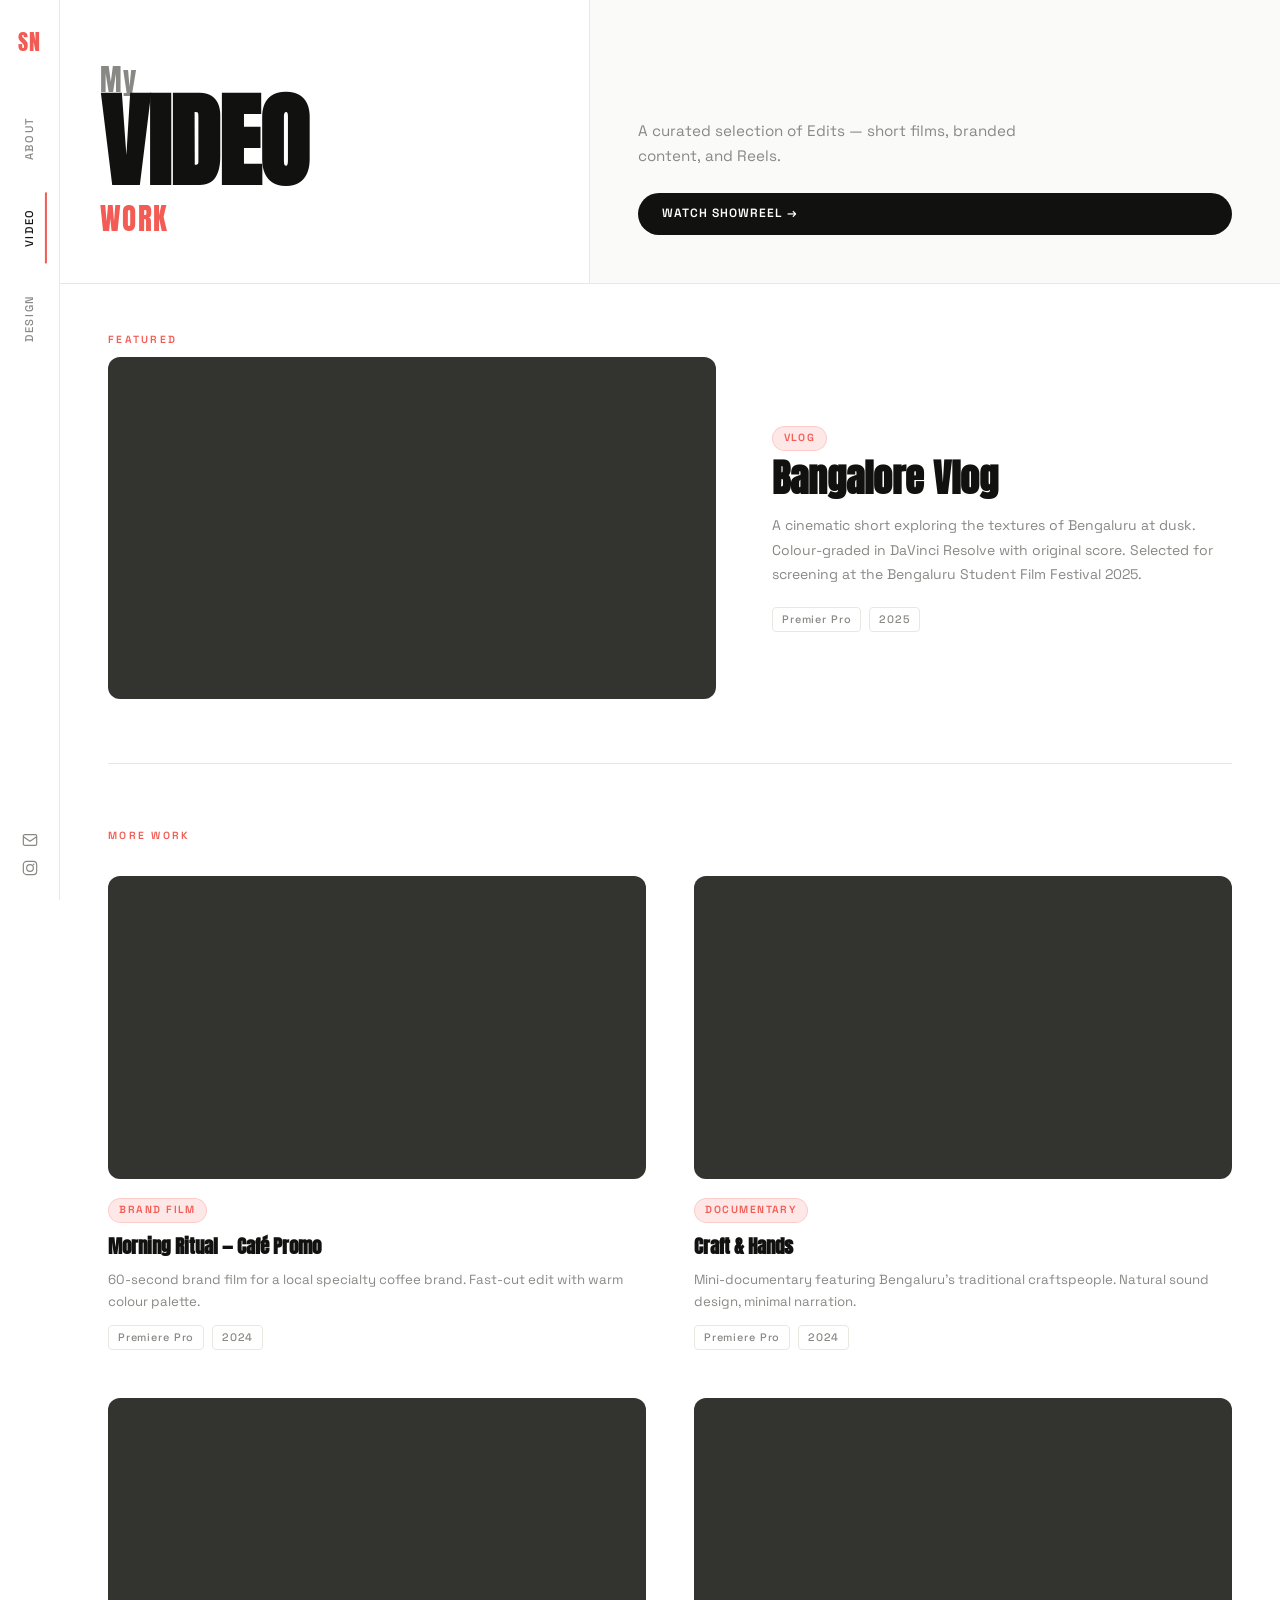
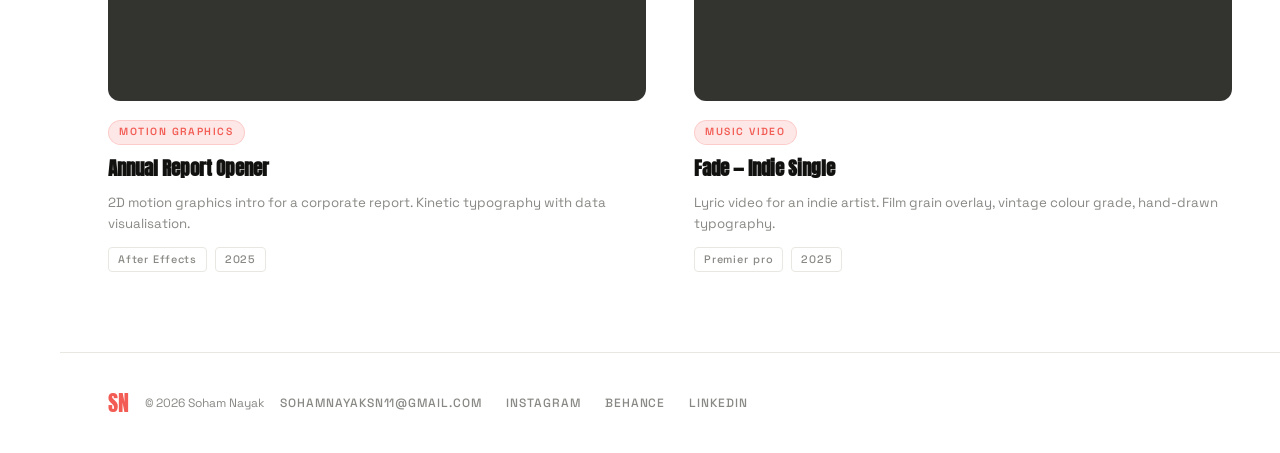
==== video.html @ 0682a01f "Add files via upload" ====
<!DOCTYPE html>
<html lang="en">
<head>
  <meta charset="UTF-8" />
  <meta name="viewport" content="width=device-width, initial-scale=1.0" />
  <title>YVBE — Video</title>
  <link rel="preconnect" href="https://fonts.googleapis.com" />
  <link rel="preconnect" href="https://fonts.gstatic.com" crossorigin />
  <link href="https://fonts.googleapis.com/css2?family=Anton&family=Space+Grotesk:wght@300;400;500;600&display=swap" rel="stylesheet" />
  <link rel="stylesheet" href="style.css" />
</head>
<body>

  <nav class="sidenav">
    <a href="index.html" class="sidenav-logo">SN</a>
    <ul class="sidenav-links">
      <li><a href="index.html">About</a></li>
      <li><a href="video.html" class="active">Video</a></li>
      <li><a href="design.html">Design</a></li>
    </ul>
    <div class="sidenav-actions">
      <a href="mailto:hello@yourname.com" class="sidenav-icon">
        <svg width="16" height="16" viewBox="0 0 24 24" fill="none" stroke="currentColor" stroke-width="1.8"><rect x="2" y="4" width="20" height="16" rx="2"/><path d="M2 7l10 7 10-7"/></svg>
      </a>
      <a href="#" class="sidenav-icon">
        <svg width="16" height="16" viewBox="0 0 24 24" fill="none" stroke="currentColor" stroke-width="1.8"><rect x="2" y="2" width="20" height="20" rx="5"/><circle cx="12" cy="12" r="5"/><circle cx="17.5" cy="6.5" r="1.2" fill="currentColor" stroke="none"/></svg>
      </a>
    </div>
  </nav>

  <header class="topnav">
    <a href="index.html" class="topnav-logo">SN</a>
    <button class="burger" id="burger"><span></span><span></span></button>
    <div class="topnav-drawer" id="drawer">
      <a href="index.html">About</a>
      <a href="video.html" class="active">Video</a>
      <a href="design.html">Design</a>
    </div>
  </header>

  <!-- PAGE HEADER (split style) -->
  <div class="page-split-header">
    <div class="psh-left">
      <p class="hl-pre">My</p>
      <h1 class="hl-word">VIDEO</h1>
      <p class="hl-pre" style="color:var(--coral)">WORK</p>
    </div>
    <div class="psh-right">
      <p class="psh-sub">A curated selection of Edits — short films, branded content, and Reels.</p>
      <a href="https://www.instagram.com/sohamzeroo/" class="btn-pill btn-dark" style="display:inline-flex">Watch Showreel →</a>
    </div>
  </div>

  <!-- FEATURED VIDEO -->
  <section class="page-content">
    <p class="section-eyebrow">Featured</p>
    <div class="video-featured">
      <div class="video-frame">
        <iframe
          src="https://youtu.be/N3p1JmCl-2A?si=paeHtRCTP0X7SY1i"
          title="Bangalore Vlog"
          frameborder="0"
          allow="accelerometer; autoplay; clipboard-write; encrypted-media; gyroscope; picture-in-picture"
          allowfullscreen></iframe>
      </div>
      <div class="video-feat-info">
        <span class="chip">Vlog</span>
        <h2 class="video-title">Bangalore Vlog
        </h2>
        <p class="video-desc">A cinematic short exploring the textures of Bengaluru at dusk. Colour-graded in DaVinci Resolve with original score. Selected for screening at the Bengaluru Student Film Festival 2025.</p>
        <div class="tool-row">
          <span>Premier Pro</span>
          <span>2025</span>
        </div>
      </div>
    </div>

    <!-- VIDEO GRID -->
    <p class="section-eyebrow" style="margin-top:4rem">More Work</p>
    <div class="video-grid">

      <article class="video-card">
        <div class="video-frame">
          <iframe src="https://www.youtube.com/embed/ScMzIvxBSi4" title="Café Promo" frameborder="0" allow="accelerometer; autoplay; clipboard-write; encrypted-media; gyroscope; picture-in-picture" allowfullscreen></iframe>
        </div>
        <div class="vc-info">
          <span class="chip">Brand Film</span>
          <h3>Morning Ritual — Café Promo</h3>
          <p>60-second brand film for a local specialty coffee brand. Fast-cut edit with warm colour palette.</p>
          <div class="tool-row"><span>Premiere Pro</span><span>2024</span></div>
        </div>
      </article>

      <article class="video-card">
        <div class="video-frame">
          <iframe src="https://www.youtube.com/embed/y0sF5xhGreA" title="Craft & Hands" frameborder="0" allow="accelerometer; autoplay; clipboard-write; encrypted-media; gyroscope; picture-in-picture" allowfullscreen></iframe>
        </div>
        <div class="vc-info">
          <span class="chip">Documentary</span>
          <h3>Craft &amp; Hands</h3>
          <p>Mini-documentary featuring Bengaluru's traditional craftspeople. Natural sound design, minimal narration.</p>
          <div class="tool-row"><span>Premiere Pro</span><span>2024</span></div>
        </div>
      </article>

      <article class="video-card">
        <div class="video-frame">
          <iframe src="https://www.youtube.com/embed/3JZ_D3ELwOQ" title="Report Opener" frameborder="0" allow="accelerometer; autoplay; clipboard-write; encrypted-media; gyroscope; picture-in-picture" allowfullscreen></iframe>
        </div>
        <div class="vc-info">
          <span class="chip">Motion Graphics</span>
          <h3>Annual Report Opener</h3>
          <p>2D motion graphics intro for a corporate report. Kinetic typography with data visualisation.</p>
          <div class="tool-row"><span>After Effects</span><span>2025</span></div>
        </div>
      </article>

      <article class="video-card">
        <div class="video-frame">
          <iframe src="https://www.youtube.com/embed/aqz-KE-bpKQ" title="Fade Lyric Video" frameborder="0" allow="accelerometer; autoplay; clipboard-write; encrypted-media; gyroscope; picture-in-picture" allowfullscreen></iframe>
        </div>
        <div class="vc-info">
          <span class="chip">Music Video</span>
          <h3>Fade — Indie Single</h3>
          <p>Lyric video for an indie artist. Film grain overlay, vintage colour grade, hand-drawn typography.</p>
          <div class="tool-row"><span>Premier pro</span><span>2025</span></div>
        </div>
      </article>

    </div>
  </section>

  <footer class="footer">
    <div class="footer-left">
      <span class="footer-logo">SN</span>
      <span class="footer-copy">© 2026 Soham Nayak</span>
     <div class="footer-right">
      <a href="mailto:sohamnayaksn11@gmail.com">sohamnayaksn11@gmail.com</a>
      <a href="https://www.instagram.com/sohamzeroo/">Instagram</a>
      <a href="https://www.behance.net/sohamnayak">Behance</a>
      <a href="https://www.linkedin.com/in/sohamnayak11/">LinkedIn</a>
    </div>
  </footer>

  <script src="main.js"></script>
</body>
</html>
---- style.css ----
/* ============================================================
   VYBE PORTFOLIO — STYLESHEET
   Theme: Bold Streetwear · Coral/Salmon Accent · Anton Display
   ============================================================ */

:root {
  --white:    #ffffff;
  --off:      #fafaf9;
  --black:    #111110;
  --dark:     #1a1916;
  --coral:    #F25C54;
  --coral-2:  #f07068;
  --coral-lt: #fde8e7;
  --gray:     #888884;
  --gray-lt:  #e8e7e2;
  --gray-dk:  #333330;
  --font-display: 'Anton', Impact, sans-serif;
  --font-body:    'Space Grotesk', system-ui, sans-serif;
  --nav-w:   60px;
  --ease:    cubic-bezier(0.4, 0, 0.2, 1);
}

*, *::before, *::after { box-sizing: border-box; margin: 0; padding: 0; }
html { scroll-behavior: smooth; }
body {
  background: var(--white);
  color: var(--black);
  font-family: var(--font-body);
  font-weight: 400;
  line-height: 1.6;
  overflow-x: hidden;
}
img { display: block; width: 100%; object-fit: cover; }
a { text-decoration: none; color: inherit; }
button { cursor: pointer; border: none; background: none; font: inherit; }
ul { list-style: none; }
iframe { display: block; width: 100%; border: 0; }

/* ── SIDEBAR NAV ── */
.sidenav {
  position: fixed;
  top: 0; left: 0; bottom: 0;
  width: var(--nav-w);
  background: var(--white);
  border-right: 1px solid var(--gray-lt);
  display: flex;
  flex-direction: column;
  align-items: center;
  padding: 1.5rem 0;
  z-index: 50;
  gap: 0;
}
.sidenav-logo {
  font-family: var(--font-display);
  font-size: 1.4rem;
  letter-spacing: 0.05em;
  color: var(--coral);
  margin-bottom: 2.5rem;
}
.sidenav-links {
  flex: 1;
  display: flex;
  flex-direction: column;
  align-items: center;
  gap: 0.5rem;
}
.sidenav-links a {
  writing-mode: vertical-rl;
  text-orientation: mixed;
  transform: rotate(180deg);
  font-size: 0.7rem;
  font-weight: 500;
  letter-spacing: 0.15em;
  text-transform: uppercase;
  color: var(--gray);
  padding: 1rem 0.5rem;
  transition: color 0.2s;
  position: relative;
}
.sidenav-links a::before {
  content: '';
  position: absolute;
  left: 0; top: 0; bottom: 0;
  width: 2px;
  background: var(--coral);
  transform: scaleY(0);
  transform-origin: bottom;
  transition: transform 0.25s var(--ease);
}
.sidenav-links a:hover, .sidenav-links a.active { color: var(--black); }
.sidenav-links a.active::before, .sidenav-links a:hover::before { transform: scaleY(1); }
.sidenav-actions {
  display: flex;
  flex-direction: column;
  gap: 0.75rem;
  align-items: center;
  margin-top: 1rem;
}
.sidenav-icon {
  color: var(--gray);
  transition: color 0.2s;
  display: flex;
}
.sidenav-icon:hover { color: var(--coral); }

/* ── MOBILE NAV ── */
.topnav {
  display: none;
  position: fixed;
  top: 0; left: 0; right: 0;
  height: 56px;
  background: var(--white);
  border-bottom: 1px solid var(--gray-lt);
  padding: 0 1.25rem;
  align-items: center;
  justify-content: space-between;
  z-index: 50;
}
.topnav-logo {
  font-family: var(--font-display);
  font-size: 1.3rem;
  color: var(--coral);
}
.burger {
  display: flex;
  flex-direction: column;
  gap: 5px;
  padding: 4px;
}
.burger span {
  display: block;
  width: 20px; height: 1.5px;
  background: var(--black);
  transition: transform 0.3s, opacity 0.3s;
}
.topnav-drawer {
  position: absolute;
  top: 56px; left: 0; right: 0;
  background: var(--white);
  border-bottom: 1px solid var(--gray-lt);
  display: flex;
  flex-direction: column;
  padding: 0.75rem 1.25rem;
  gap: 0.25rem;
  transform: translateY(-110%);
  transition: transform 0.3s var(--ease);
  pointer-events: none;
}
.topnav-drawer.open {
  transform: none;
  pointer-events: all;
}
.topnav-drawer a {
  font-size: 0.85rem;
  font-weight: 500;
  letter-spacing: 0.1em;
  text-transform: uppercase;
  padding: 0.7rem 0;
  color: var(--gray);
  border-bottom: 1px solid var(--gray-lt);
}
.topnav-drawer a.active, .topnav-drawer a:hover { color: var(--coral); }

/* ── MAIN LAYOUT ── */
body { padding-left: var(--nav-w); }

/* ── SPLIT LAYOUT (index) ── */
.split-layout {
  display: grid;
  grid-template-columns: 1fr 1.15fr;
  min-height: 100vh;
}

/* LEFT PANEL */
.panel-left {
  background: var(--white);
  padding: 4rem 3rem 4rem 2.5rem;
  display: flex;
  align-items: center;
  border-right: 1px solid var(--gray-lt);
  position: relative;
}
.panel-inner { max-width: 420px; }

.tag-pill {
  display: inline-flex;
  align-items: center;
  gap: 0.5rem;
  font-size: 0.7rem;
  font-weight: 500;
  letter-spacing: 0.12em;
  text-transform: uppercase;
  color: var(--gray);
  border: 1px solid var(--gray-lt);
  padding: 0.35rem 0.85rem;
  border-radius: 100px;
  margin-bottom: 2rem;
}
.tag-dot {
  width: 6px; height: 6px;
  border-radius: 50%;
  background: var(--coral);
  animation: blink 2s ease-in-out infinite;
}
@keyframes blink { 0%,100%{opacity:1} 50%{opacity:0.3} }

.headline-block { margin-bottom: 1.5rem; }
.hl-pre {
  font-family: var(--font-display);
  font-size: clamp(1.4rem, 2.5vw, 1.8rem);
  font-weight: 400;
  color: var(--gray);
  letter-spacing: 0.05em;
  line-height: 1.1;
}
.hl-word {
  font-family: var(--font-display);
  font-size: clamp(4rem, 8vw, 7rem);
  line-height: 0.9;
  letter-spacing: -0.01em;
  color: var(--black);
  margin-bottom: 0.15em;
}
.hl-accent { color: var(--coral); }

.divider-line {
  width: 40px; height: 3px;
  background: var(--coral);
  margin: 1.5rem 0;
  border-radius: 2px;
}
.bio-text {
  font-size: 0.95rem;
  color: var(--gray);
  line-height: 1.75;
  margin-bottom: 2rem;
}
.cta-row {
  display: flex;
  gap: 0.75rem;
  flex-wrap: wrap;
}

/* BUTTONS */
.btn-pill {
  display: inline-flex;
  align-items: center;
  gap: 0.4rem;
  font-size: 0.75rem;
  font-weight: 600;
  letter-spacing: 0.08em;
  text-transform: uppercase;
  padding: 0.7rem 1.5rem;
  border-radius: 100px;
  transition: all 0.22s var(--ease);
}
.btn-dark {
  background: var(--black);
  color: var(--white);
}
.btn-dark:hover { background: var(--coral); transform: translateY(-2px); }
.btn-outline {
  border: 1.5px solid var(--gray-lt);
  color: var(--gray);
}
.btn-outline:hover { border-color: var(--coral); color: var(--coral); }

.btn-round {
  display: inline-flex;
  align-items: center;
  gap: 0.4rem;
  font-size: 0.75rem;
  font-weight: 600;
  letter-spacing: 0.06em;
  text-transform: uppercase;
  background: rgba(255,255,255,0.18);
  color: var(--white);
  border: 1.5px solid rgba(255,255,255,0.4);
  padding: 0.6rem 1.25rem;
  border-radius: 100px;
  transition: background 0.2s;
}
.btn-round:hover { background: rgba(255,255,255,0.3); }

/* RIGHT PANEL */
.panel-right {
  background: var(--coral);
  padding: 2rem 1.5rem 2rem 2rem;
  position: relative;
  overflow: hidden;
  display: flex;
  flex-direction: column;
  gap: 1rem;
}

/* Subtle blob deco */
.panel-right::before {
  content: '';
  position: absolute;
  right: -80px; top: -80px;
  width: 320px; height: 320px;
  border-radius: 50%;
  background: rgba(255,255,255,0.07);
  pointer-events: none;
}
.panel-right::after {
  content: '';
  position: absolute;
  left: -60px; bottom: -60px;
  width: 220px; height: 220px;
  border-radius: 50%;
  background: rgba(255,255,255,0.06);
  pointer-events: none;
}

.profile-card {
  display: flex;
  align-items: center;
  gap: 0.75rem;
  background: rgba(255,255,255,0.15);
  backdrop-filter: blur(8px);
  border: 1px solid rgba(255,255,255,0.25);
  border-radius: 14px;
  padding: 0.7rem 1rem;
  position: relative;
  z-index: 1;
}
.profile-img {
  width: 40px; height: 40px;
  border-radius: 50%;
  object-fit: cover;
  flex-shrink: 0;
}
.profile-name {
  font-size: 0.85rem;
  font-weight: 600;
  color: var(--white);
}
.profile-role {
  font-size: 0.72rem;
  color: rgba(255,255,255,0.7);
}
.badge-count {
  margin-left: auto;
  font-size: 0.65rem;
  font-weight: 600;
  letter-spacing: 0.06em;
  background: rgba(255,255,255,0.2);
  color: var(--white);
  padding: 0.2rem 0.6rem;
  border-radius: 100px;
}

.feature-tags {
  display: flex;
  flex-direction: column;
  gap: 0.5rem;
  position: relative;
  z-index: 1;
}
.feature-tags li {
  display: flex;
  align-items: center;
  gap: 0.5rem;
  font-size: 0.7rem;
  font-weight: 500;
  letter-spacing: 0.1em;
  text-transform: uppercase;
  color: rgba(255,255,255,0.8);
  writing-mode: horizontal-tb;
}

.hero-photo-wrap {
  flex: 1;
  position: relative;
  z-index: 1;
  border-radius: 16px;
  overflow: hidden;
  min-height: 280px;
}
.hero-photo {
  width: 100%; height: 100%;
  object-fit: cover;
  object-position: top center;
  transition: transform 0.6s var(--ease);
}
.hero-photo-wrap:hover .hero-photo { transform: scale(1.03); }

.right-bottom {
  display: grid;
  grid-template-columns: 1fr auto;
  gap: 1rem;
  align-items: end;
  position: relative;
  z-index: 1;
}
.arrivals-label {
  font-size: 0.65rem;
  font-weight: 500;
  letter-spacing: 0.18em;
  text-transform: uppercase;
  color: rgba(255,255,255,0.6);
  margin-bottom: 0.4rem;
}
.arrivals-heading {
  font-family: var(--font-display);
  font-size: clamp(1.1rem, 2.5vw, 1.7rem);
  color: var(--white);
  line-height: 1.1;
  margin-bottom: 0.4rem;
}
.arrivals-heading em { font-style: italic; }
.arrivals-sub {
  font-size: 0.75rem;
  color: rgba(255,255,255,0.65);
  margin-bottom: 1rem;
  line-height: 1.5;
}

.rating-card {
  background: rgba(255,255,255,0.15);
  border: 1px solid rgba(255,255,255,0.25);
  border-radius: 14px;
  padding: 0.75rem;
  text-align: center;
  min-width: 120px;
}
.rating-avatars {
  display: flex;
  justify-content: center;
}
.rating-avatars img {
  width: 26px; height: 26px;
  border-radius: 50%;
  border: 2px solid var(--coral);
  margin-left: -6px;
  display: block;
  width: 26px;
  flex-shrink: 0;
}
.rating-avatars img:first-child { margin-left: 0; }
.rating-stars {
  font-size: 0.65rem;
  color: #FFD466;
  margin: 0.4rem 0 0.2rem;
  letter-spacing: 1px;
}
.rating-label {
  font-size: 0.65rem;
  color: rgba(255,255,255,0.75);
  line-height: 1.4;
}

/* ── SKILLS SECTION ── */
.skills-section {
  padding: 5rem 3rem 5rem calc(var(--nav-w) + 2rem);
  background: var(--off);
  border-top: 1px solid var(--gray-lt);
}
.section-eyebrow {
  font-size: 0.65rem;
  font-weight: 600;
  letter-spacing: 0.22em;
  text-transform: uppercase;
  color: var(--coral);
  margin-bottom: 0.5rem;
}
.section-heading {
  font-family: var(--font-display);
  font-size: clamp(2rem, 4vw, 3.5rem);
  line-height: 1;
  color: var(--black);
  margin-bottom: 2.5rem;
}
.skills-grid {
  display: grid;
  grid-template-columns: repeat(auto-fill, minmax(220px, 1fr));
  gap: 1px;
  border: 1px solid var(--gray-lt);
  background: var(--gray-lt);
  border-radius: 16px;
  overflow: hidden;
}
.skill-tile {
  background: var(--white);
  padding: 2rem 1.75rem;
  transition: background 0.25s;
}
.skill-tile:hover { background: var(--off); }
.skill-coral { background: var(--coral); }
.skill-coral:hover { background: var(--coral-2); }
.skill-dark { background: var(--dark); }
.skill-dark:hover { background: var(--gray-dk); }
.skill-num {
  display: block;
  font-family: var(--font-display);
  font-size: 2rem;
  color: var(--gray-lt);
  margin-bottom: 0.75rem;
  line-height: 1;
}
.skill-coral .skill-num { color: rgba(255,255,255,0.25); }
.skill-dark .skill-num { color: rgba(255,255,255,0.12); }
.skill-tile h3 {
  font-family: var(--font-display);
  font-size: 1.15rem;
  color: var(--black);
  margin-bottom: 0.5rem;
}
.skill-coral h3, .skill-dark h3 { color: var(--white); }
.skill-tile p { font-size: 0.8rem; color: var(--gray); }
.skill-coral p { color: rgba(255,255,255,0.75); }
.skill-dark p { color: rgba(255,255,255,0.5); }

/* ── PAGE SPLIT HEADER (video/design pages) ── */
.page-split-header {
  display: grid;
  grid-template-columns: 1fr 1.3fr;
  border-bottom: 1px solid var(--gray-lt);
  padding-top: 0;
}
.psh-left {
  background: var(--white);
  padding: 4rem 2.5rem 3rem;
  border-right: 1px solid var(--gray-lt);
}
.psh-right {
  background: var(--off);
  padding: 4rem 3rem 3rem;
  display: flex;
  flex-direction: column;
  justify-content: flex-end;
  gap: 1.5rem;
}
.psh-sub {
  font-size: 0.95rem;
  color: var(--gray);
  line-height: 1.7;
  max-width: 420px;
}

/* ── FILTER BAR ── */
.filter-bar {
  display: flex;
  gap: 0.5rem;
  flex-wrap: wrap;
}

/* ── CHIPS ── */
.chip {
  display: inline-block;
  font-size: 0.65rem;
  font-weight: 600;
  letter-spacing: 0.14em;
  text-transform: uppercase;
  color: var(--coral);
  background: var(--coral-lt);
  border: 1px solid rgba(242,92,84,0.2);
  padding: 0.2rem 0.65rem;
  border-radius: 100px;
  margin-bottom: 0.5rem;
}
.chip-btn {
  cursor: pointer;
  color: var(--gray);
  background: var(--white);
  border: 1px solid var(--gray-lt);
  transition: all 0.2s;
}
.chip-btn:hover, .chip-btn.active {
  background: var(--coral);
  border-color: var(--coral);
  color: var(--white);
}

/* ── PAGE CONTENT WRAPPER ── */
.page-content {
  padding: 3rem 3rem 5rem;
}

/* ── VIDEO FEATURED ── */
.video-featured {
  display: grid;
  grid-template-columns: 1.3fr 1fr;
  gap: 3rem;
  align-items: center;
  padding-bottom: 4rem;
  border-bottom: 1px solid var(--gray-lt);
  margin-bottom: 0;
}
.video-frame {
  position: relative;
  padding-bottom: 56.25%;
  height: 0;
  background: var(--gray-dk);
  border-radius: 12px;
  overflow: hidden;
}
.video-frame iframe {
  position: absolute;
  inset: 0;
  width: 100%; height: 100%;
}
.video-feat-info { padding-left: 0.5rem; }
.video-title {
  font-family: var(--font-display);
  font-size: clamp(1.5rem, 3vw, 2.5rem);
  line-height: 1;
  margin-bottom: 1rem;
}
.video-desc {
  font-size: 0.875rem;
  color: var(--gray);
  line-height: 1.75;
  margin-bottom: 1.25rem;
}
.tool-row {
  display: flex;
  gap: 0.5rem;
  flex-wrap: wrap;
}
.tool-row span {
  font-size: 0.68rem;
  font-weight: 500;
  letter-spacing: 0.08em;
  color: var(--gray);
  border: 1px solid var(--gray-lt);
  padding: 0.18rem 0.55rem;
  border-radius: 4px;
}

/* ── VIDEO GRID ── */
.video-grid {
  display: grid;
  grid-template-columns: repeat(auto-fill, minmax(min(100%,460px), 1fr));
  gap: 3rem;
  padding-top: 1.5rem;
}
.video-card .vc-info { padding-top: 1rem; }
.video-card h3 {
  font-family: var(--font-display);
  font-size: 1.2rem;
  margin-bottom: 0.5rem;
}
.video-card p {
  font-size: 0.83rem;
  color: var(--gray);
  line-height: 1.65;
  margin-bottom: 0.75rem;
}

/* ── DESIGN GRID ── */
.design-grid {
  columns: 3;
  column-gap: 1.25rem;
}
.dc {
  break-inside: avoid;
  margin-bottom: 1.25rem;
  cursor: pointer;
  transition: transform 0.3s var(--ease);
}
.dc:hover { transform: translateY(-5px); }
.dc-img {
  position: relative;
  border-radius: 10px;
  overflow: hidden;
}
.dc-img img {
  width: 100%;
  display: block;
  transition: transform 0.5s var(--ease), filter 0.3s;
}
.dc-tall .dc-img img { aspect-ratio: 2/3; }
.dc:hover .dc-img img { transform: scale(1.04); filter: brightness(0.72); }
.dc-overlay {
  position: absolute;
  inset: 0;
  display: flex;
  align-items: center;
  justify-content: center;
  opacity: 0;
  transition: opacity 0.3s;
}
.dc:hover .dc-overlay { opacity: 1; }
.dc-overlay span {
  width: 44px; height: 44px;
  border-radius: 50%;
  border: 1.5px solid rgba(255,255,255,0.9);
  display: flex;
  align-items: center;
  justify-content: center;
  font-size: 1rem;
  color: var(--white);
  background: rgba(255,255,255,0.12);
  backdrop-filter: blur(4px);
}
.dc-info { padding: 0.75rem 0.25rem 0.5rem; }
.dc-info h3 {
  font-family: var(--font-display);
  font-size: 1rem;
  margin-bottom: 0.25rem;
}
.dc-info p { font-size: 0.78rem; color: var(--gray); line-height: 1.5; }
.dc.hidden { display: none; }

/* ── LIGHTBOX ── */
.lightbox {
  position: fixed;
  inset: 0;
  z-index: 200;
  display: flex;
  align-items: center;
  justify-content: center;
  padding: 2rem;
  opacity: 0;
  pointer-events: none;
  transition: opacity 0.3s var(--ease);
}
.lightbox.open { opacity: 1; pointer-events: all; }
.lb-backdrop {
  position: absolute;
  inset: 0;
  background: rgba(17,17,16,0.9);
  backdrop-filter: blur(8px);
}
.lb-inner {
  position: relative;
  z-index: 1;
  display: grid;
  grid-template-columns: 1fr 280px;
  gap: 2.5rem;
  align-items: center;
  max-width: 900px;
  width: 100%;
  max-height: 85vh;
  transform: scale(0.96);
  transition: transform 0.3s var(--ease);
}
.lightbox.open .lb-inner { transform: scale(1); }
.lb-inner img {
  max-height: 75vh;
  width: 100%;
  object-fit: contain;
  border-radius: 10px;
}
.lb-close {
  position: fixed;
  top: 1.5rem; right: 2rem;
  font-size: 1.1rem;
  color: rgba(255,255,255,0.5);
  transition: color 0.2s;
  z-index: 2;
}
.lb-close:hover { color: var(--white); }
.lb-info { color: var(--white); }
.lb-info h3 {
  font-family: var(--font-display);
  font-size: 1.6rem;
  line-height: 1.1;
  margin-bottom: 0.75rem;
}
.lb-info p { font-size: 0.875rem; color: rgba(255,255,255,0.65); line-height: 1.7; }

/* ── FOOTER ── */
.footer {
  display: flex;
  align-items: center;
  justify-content: space-between;
  flex-wrap: wrap;
  gap: 1rem;
  padding: 2rem 3rem;
  border-top: 1px solid var(--gray-lt);
  background: var(--white);
}
.footer-left {
  display: flex;
  align-items: center;
  gap: 1rem;
}
.footer-logo {
  font-family: var(--font-display);
  font-size: 1.4rem;
  color: var(--coral);
}
.footer-copy { font-size: 0.75rem; color: var(--gray); }
.footer-right {
  display: flex;
  gap: 1.5rem;
  flex-wrap: wrap;
}
.footer-right a {
  font-size: 0.75rem;
  font-weight: 500;
  letter-spacing: 0.08em;
  text-transform: uppercase;
  color: var(--gray);
  transition: color 0.2s;
}
.footer-right a:hover { color: var(--coral); }

/* ── SCROLL REVEAL ── */
@keyframes fadeUp {
  from { opacity: 0; transform: translateY(24px); }
  to   { opacity: 1; transform: translateY(0); }
}
.panel-inner, .profile-card, .hero-photo-wrap, .right-bottom,
.video-card, .video-featured, .dc, .skill-tile {
  animation: fadeUp 0.55s var(--ease) both;
  animation-play-state: paused;
}

/* ── RESPONSIVE ── */
@media (max-width: 1100px) {
  .design-grid { columns: 2; }
}
@media (max-width: 900px) {
  body { padding-left: 0; padding-top: 56px; }
  .sidenav { display: none; }
  .topnav { display: flex; }

  .split-layout { grid-template-columns: 1fr; }
  .panel-left { border-right: none; border-bottom: 1px solid var(--gray-lt); padding: 3rem 1.5rem; }
  .panel-right { padding: 1.5rem; gap: 0.75rem; }
  .panel-right::before, .panel-right::after { display: none; }

  .page-split-header { grid-template-columns: 1fr; }
  .psh-left { border-right: none; border-bottom: 1px solid var(--gray-lt); padding: 3rem 1.5rem 2rem; }
  .psh-right { padding: 2rem 1.5rem; }

  .video-featured { grid-template-columns: 1fr; }
  .video-feat-info { padding-left: 0; }

  .page-content { padding: 2rem 1.5rem 4rem; }
  .skills-section { padding: 3.5rem 1.5rem; }
  .footer { padding: 1.75rem 1.5rem; }

  .lb-inner { grid-template-columns: 1fr; }
  .lb-info { padding: 0; }
}
@media (max-width: 600px) {
  .design-grid { columns: 1; }
  .video-grid { grid-template-columns: 1fr; }
  .hl-word { font-size: clamp(3rem, 12vw, 4.5rem); }
  .right-bottom { grid-template-columns: 1fr; }
  .skills-grid { grid-template-columns: 1fr 1fr; }
}
@media (max-width: 420px) {
  .skills-grid { grid-template-columns: 1fr; }
}
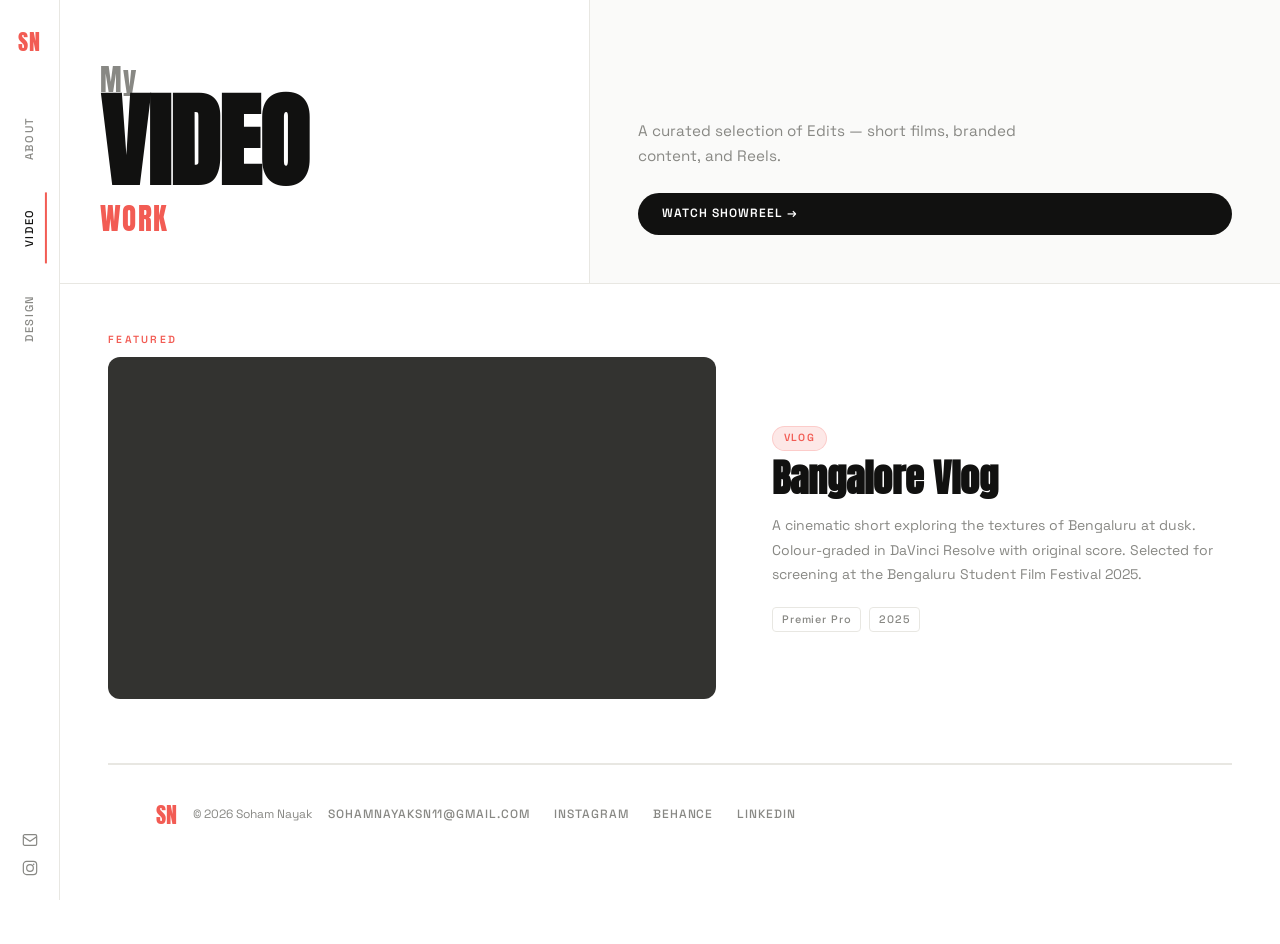
==== commit 471a9e5a: "Remove video grid and associated content Removed the video grid section including multiple video car" ====
--- a/video.html
+++ b/video.html
@@ -57,7 +57,7 @@
     <div class="video-featured">
       <div class="video-frame">
         <iframe
-          src="https://youtu.be/N3p1JmCl-2A?si=paeHtRCTP0X7SY1i"
+          src="https://www.youtube.com/embed/N3p1JmCl-2A"
           title="Bangalore Vlog"
           frameborder="0"
           allow="accelerometer; autoplay; clipboard-write; encrypted-media; gyroscope; picture-in-picture"
@@ -75,60 +75,7 @@
       </div>
     </div>
 
-    <!-- VIDEO GRID -->
-    <p class="section-eyebrow" style="margin-top:4rem">More Work</p>
-    <div class="video-grid">
-
-      <article class="video-card">
-        <div class="video-frame">
-          <iframe src="https://www.youtube.com/embed/ScMzIvxBSi4" title="Café Promo" frameborder="0" allow="accelerometer; autoplay; clipboard-write; encrypted-media; gyroscope; picture-in-picture" allowfullscreen></iframe>
-        </div>
-        <div class="vc-info">
-          <span class="chip">Brand Film</span>
-          <h3>Morning Ritual — Café Promo</h3>
-          <p>60-second brand film for a local specialty coffee brand. Fast-cut edit with warm colour palette.</p>
-          <div class="tool-row"><span>Premiere Pro</span><span>2024</span></div>
-        </div>
-      </article>
-
-      <article class="video-card">
-        <div class="video-frame">
-          <iframe src="https://www.youtube.com/embed/y0sF5xhGreA" title="Craft & Hands" frameborder="0" allow="accelerometer; autoplay; clipboard-write; encrypted-media; gyroscope; picture-in-picture" allowfullscreen></iframe>
-        </div>
-        <div class="vc-info">
-          <span class="chip">Documentary</span>
-          <h3>Craft &amp; Hands</h3>
-          <p>Mini-documentary featuring Bengaluru's traditional craftspeople. Natural sound design, minimal narration.</p>
-          <div class="tool-row"><span>Premiere Pro</span><span>2024</span></div>
-        </div>
-      </article>
-
-      <article class="video-card">
-        <div class="video-frame">
-          <iframe src="https://www.youtube.com/embed/3JZ_D3ELwOQ" title="Report Opener" frameborder="0" allow="accelerometer; autoplay; clipboard-write; encrypted-media; gyroscope; picture-in-picture" allowfullscreen></iframe>
-        </div>
-        <div class="vc-info">
-          <span class="chip">Motion Graphics</span>
-          <h3>Annual Report Opener</h3>
-          <p>2D motion graphics intro for a corporate report. Kinetic typography with data visualisation.</p>
-          <div class="tool-row"><span>After Effects</span><span>2025</span></div>
-        </div>
-      </article>
-
-      <article class="video-card">
-        <div class="video-frame">
-          <iframe src="https://www.youtube.com/embed/aqz-KE-bpKQ" title="Fade Lyric Video" frameborder="0" allow="accelerometer; autoplay; clipboard-write; encrypted-media; gyroscope; picture-in-picture" allowfullscreen></iframe>
-        </div>
-        <div class="vc-info">
-          <span class="chip">Music Video</span>
-          <h3>Fade — Indie Single</h3>
-          <p>Lyric video for an indie artist. Film grain overlay, vintage colour grade, hand-drawn typography.</p>
-          <div class="tool-row"><span>Premier pro</span><span>2025</span></div>
-        </div>
-      </article>
-
-    </div>
-  </section>
+    
 
   <footer class="footer">
     <div class="footer-left">
